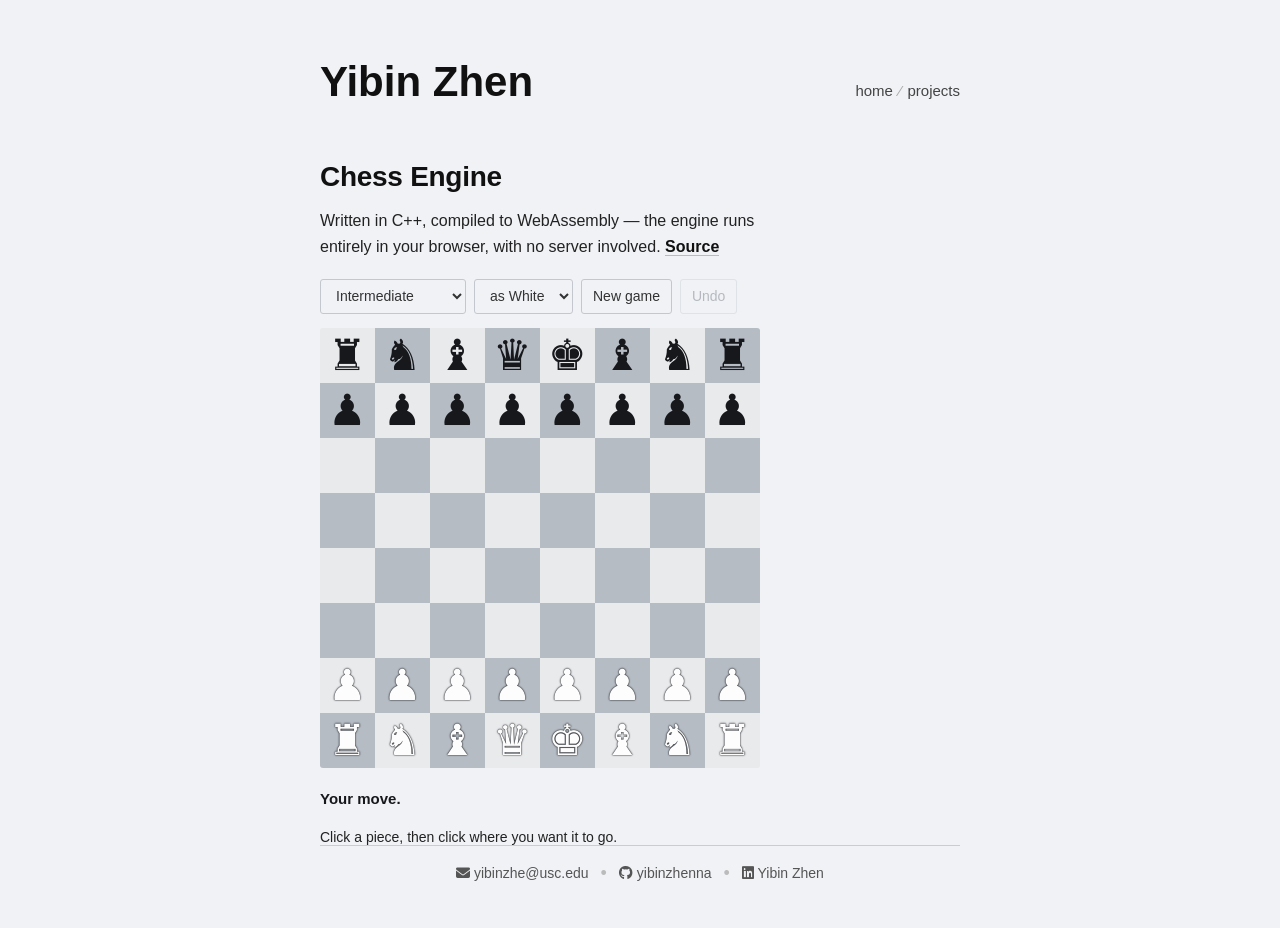
==== chess-engine/index.html @ 73dae099 "Move chess to its own page and fix uneven board squares The board declared grid-template-columns but" ====
<!DOCTYPE html>
<html lang="en">
<head>
  <meta charset="UTF-8" />
  <meta name="viewport" content="width=device-width, initial-scale=1.0" />
  <meta name="description" content="A chess engine written in C++, compiled to WebAssembly." />
  <title>Chess Engine — Yibin Zhen</title>
  <link rel="stylesheet" href="../style.css" />
  <link rel="stylesheet" href="chess.css" />
  <link rel="stylesheet" href="https://cdnjs.cloudflare.com/ajax/libs/font-awesome/6.5.0/css/all.min.css" />
</head>
<body>
  <div class="container">

    <header>
      <a href="../" class="name">Yibin Zhen</a>
      <nav>
        <a href="../">home</a>
        <span class="sep"> ⁄ </span>
        <a href="../#projects">projects</a>
      </nav>
    </header>

    <div class="content chess-wrap">

      <h1 class="chess-title">Chess Engine</h1>
      <p class="chess-lede">
        Written in C++, compiled to WebAssembly — the engine runs entirely in
        your browser, with no server involved.
        <a href="https://github.com/yibinzhenna/chess-engine">Source</a>
      </p>

      <div class="chess-controls">
        <select id="chess-difficulty" aria-label="Difficulty">
          <option value="0">Beginner</option>
          <option value="1" selected>Intermediate</option>
          <option value="2">Advanced</option>
          <option value="3">Magnus Carlsen</option>
        </select>

        <select id="chess-side" aria-label="Play as">
          <option value="0" selected>as White</option>
          <option value="1">as Black</option>
        </select>

        <button id="chess-new" type="button">New game</button>
        <button id="chess-undo" type="button" disabled>Undo</button>
      </div>

      <div class="chess-board" id="chess-board"></div>

      <div class="chess-statusbar">
        <span class="chess-status" id="chess-status">Loading engine…</span>
        <span class="chess-promotion" id="chess-promotion" hidden></span>
      </div>

      <p class="chess-note">Click a piece, then click where you want it to go.</p>

    </div>

    <footer>
      <a href="mailto:yibinzhe@usc.edu"><i class="fa-solid fa-envelope"></i> yibinzhe@usc.edu</a>
      <span class="dot">•</span>
      <a href="https://github.com/yibinzhenna"><i class="fa-brands fa-github"></i> yibinzhenna</a>
      <span class="dot">•</span>
      <a href="https://www.linkedin.com/in/yibinzhen/"><i class="fa-brands fa-linkedin"></i> Yibin Zhen</a>
    </footer>

  </div>

  <script src="chess.js"></script>
</body>
</html>
---- style.css ----
*, *::before, *::after {
  box-sizing: border-box;
  margin: 0;
  padding: 0;
}

body {
  background: #f0f2f5;
  color: #111;
  font-family: -apple-system, BlinkMacSystemFont, "Segoe UI", sans-serif;
  font-size: 16px;
  line-height: 1.6;
  padding: 48px 24px 80px;
}

.container {
  max-width: 640px;
  margin: 0 auto;
}

/* Header / Nav */
header {
  display: flex;
  justify-content: space-between;
  align-items: baseline;
  margin-bottom: 40px;
}

header .name {
  font-weight: 700;
  font-size: 42px;
  color: #111;
  text-decoration: none;
}

nav {
  display: flex;
  align-items: center;
  gap: 6px;
  font-size: 15px;
}

nav a {
  color: #444;
  text-decoration: none;
}

nav a:hover,
nav a.active {
  color: #111;
  font-weight: 600;
}

nav .sep {
  color: #aaa;
}

/* Body text */
.content p {
  margin-bottom: 20px;
  color: #222;
}

.content p:last-of-type {
  margin-bottom: 0;
}

.content a {
  color: #111;
  font-weight: 600;
  text-decoration: none;
  border-bottom: 1px solid #bbb;
}

.content a:hover {
  border-bottom-color: #111;
}

/* 88x31 buttons */
.buttons {
  display: flex;
  flex-wrap: wrap;
  gap: 2px;
  margin-top: 32px;
}

.buttons a img {
  display: block;
  width: 88px;
  height: 31px;
  image-rendering: pixelated;
}

/* Footer */
footer {
  position: fixed;
  bottom: 0;
  left: 50%;
  transform: translateX(-50%);
  width: 100%;
  max-width: 640px;
  padding: 16px 24px;
  border-top: 1px solid #ccc;
  background: #f0f2f5;
  font-size: 14px;
  color: #666;
  display: flex;
  gap: 12px;
  align-items: center;
  justify-content: center;
  flex-wrap: wrap;
}

footer .dot {
  color: #bbb;
  font-size: 18px;
  line-height: 1;
}

footer a {
  color: #555;
  text-decoration: none;
}

footer a:hover {
  color: #111;
}

/* Individual pages hidden by default */
.page {
  display: none;
}

.page.active {
  display: block;
}

.project-entry {
  margin-bottom: 36px;
}

.project-entry h2 {
  font-size: 18px;
  font-weight: 700;
  margin-bottom: 6px;
}

.project-entry p {
  color: #444;
  margin-bottom: 14px;
}

.play-button {
  display: inline-block;
  font-size: 14px;
  font-weight: 600;
  color: #fff;
  background: #16181c;
  border: 1px solid #16181c;
  border-radius: 3px;
  padding: 7px 16px;
  text-decoration: none;
  transition: opacity .12s;
}

.play-button:hover {
  opacity: .82;
}
---- chess-engine/chess.css ----
/* Chess page — minimal, matched to the site's light palette. */

.chess-wrap {
  /* One source of truth for the board's size. Because the grid declares both
     explicit rows and columns, every square is exactly 1/8 of this and never
     resizes as pieces move on and off a rank. */
  --board: min(440px, calc(100vw - 48px));
  --light: #e9eaec;
  --dark: #b6bcc4;
  --ink: #16181c;
  --mark: rgba(22, 24, 28, .26);
}

.chess-title {
  font-size: 28px;
  font-weight: 700;
  letter-spacing: -0.01em;
  margin-bottom: 8px;
}

.chess-lede {
  color: #555;
  margin-bottom: 28px;
  max-width: 52ch;
}

/* Board ------------------------------------------------------------------ */

.chess-board {
  display: grid;
  grid-template-columns: repeat(8, 1fr);
  grid-template-rows: repeat(8, 1fr);   /* without this, rows size to content */
  width: var(--board);
  height: var(--board);
  border-radius: 3px;
  overflow: hidden;
  user-select: none;
  font-size: calc(var(--board) / 8 * 0.78);
  line-height: 1;
}

.chess-board .sq {
  display: flex;
  align-items: center;
  justify-content: center;
  position: relative;
  cursor: pointer;
  overflow: hidden;      /* a glyph can never push the grid around */
}

.chess-board .sq.light { background: var(--light); }
.chess-board .sq.dark  { background: var(--dark); }

/* Solid glyphs for both sides, separated by fill and outline. The hollow
   Unicode variants render inconsistently across platforms. */
.chess-board .sq.white {
  color: #fdfdfd;
  text-shadow: 0 0 1px var(--ink), 0 0 2px var(--ink);
}
.chess-board .sq.black { color: var(--ink); }

/* Board flips as one unit; cells counter-rotate so pieces stay upright. */
.chess-board.flipped { transform: rotate(180deg); }
.chess-board.flipped .sq { transform: rotate(180deg); }

/* Markers ---------------------------------------------------------------- */

.chess-board .sq.lastmove::after {
  content: '';
  position: absolute;
  inset: 0;
  background: rgba(22, 24, 28, .12);
  pointer-events: none;
}

.chess-board .sq.selected {
  box-shadow: inset 0 0 0 2px rgba(22, 24, 28, .55);
}

.chess-board .sq.target::before {
  content: '';
  position: absolute;
  width: 22%;
  height: 22%;
  border-radius: 50%;
  background: var(--mark);
  pointer-events: none;
}

.chess-board .sq.capture::before {
  content: '';
  position: absolute;
  inset: 7%;
  border: 2px solid var(--mark);
  border-radius: 50%;
  pointer-events: none;
}

.chess-board .sq.check::after {
  content: '';
  position: absolute;
  inset: 0;
  background: radial-gradient(circle, rgba(184, 58, 58, .5) 28%, transparent 72%);
  pointer-events: none;
}

/* Controls --------------------------------------------------------------- */

.chess-controls {
  display: flex;
  flex-wrap: wrap;
  gap: 8px;
  width: var(--board);
  margin-bottom: 14px;
}

.chess-controls select,
.chess-controls button {
  font: inherit;
  font-size: 14px;
  color: #333;
  background: transparent;
  border: 1px solid #c4c8ce;
  border-radius: 3px;
  padding: 5px 11px;
  cursor: pointer;
  transition: border-color .12s, color .12s;
}

.chess-controls select:hover,
.chess-controls button:hover:not(:disabled) {
  border-color: var(--ink);
  color: var(--ink);
}

.chess-controls button:disabled {
  color: #b5b9bf;
  border-color: #dfe2e6;
  cursor: default;
}

/* Status ----------------------------------------------------------------- */

.chess-statusbar {
  display: flex;
  align-items: center;
  gap: 12px;
  width: var(--board);
  min-height: 34px;
  margin-top: 14px;
}

.chess-status {
  font-size: 15px;
  font-weight: 600;
  color: var(--ink);
}

.chess-promotion {
  display: flex;
  gap: 4px;
}

.chess-promotion[hidden] { display: none; }

.chess-promotion button {
  font-size: 22px;
  line-height: 1;
  width: 34px;
  height: 34px;
  background: transparent;
  border: 1px solid #c4c8ce;
  border-radius: 3px;
  cursor: pointer;
  padding: 0;
}

.chess-promotion button:hover { border-color: var(--ink); }
.chess-promotion button.white { color: #fdfdfd; text-shadow: 0 0 1px var(--ink), 0 0 2px var(--ink); }
.chess-promotion button.black { color: var(--ink); }

.chess-note {
  font-size: 14px;
  color: #777;
  margin-top: 10px;
}
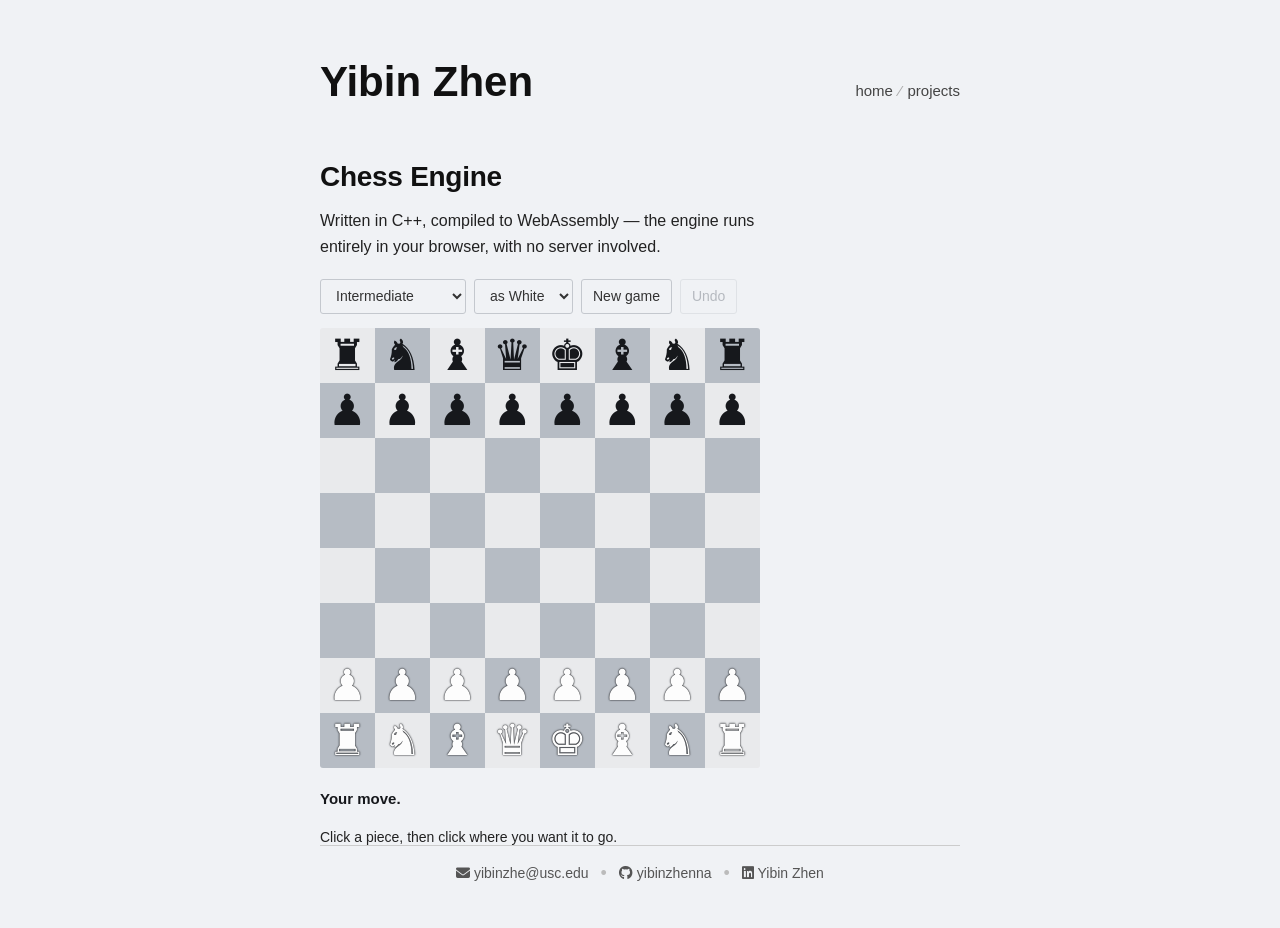
==== commit 8b4e7eb9: "Remove the Source link from the chess page" ====
--- a/chess-engine/index.html
+++ b/chess-engine/index.html
@@ -27,7 +27,6 @@
       <p class="chess-lede">
         Written in C++, compiled to WebAssembly — the engine runs entirely in
         your browser, with no server involved.
-        <a href="https://github.com/yibinzhenna/chess-engine">Source</a>
       </p>
 
       <div class="chess-controls">
--- a/style.css
+++ b/style.css
@@ -150,7 +150,10 @@
   margin-bottom: 14px;
 }
 
-.play-button {
+/* Qualified with .content because the generic `.content a` rule is more
+   specific than a lone class, and would otherwise repaint this dark-on-dark
+   and add its underline border. */
+.content a.play-button {
   display: inline-block;
   font-size: 14px;
   font-weight: 600;
@@ -158,11 +161,13 @@
   background: #16181c;
   border: 1px solid #16181c;
   border-radius: 3px;
-  padding: 7px 16px;
+  padding: 7px 18px;
   text-decoration: none;
-  transition: opacity .12s;
+  transition: background-color .12s, border-color .12s;
 }
 
-.play-button:hover {
-  opacity: .82;
+.content a.play-button:hover {
+  background: #33383f;
+  border-color: #33383f;
+  color: #fff;
 }
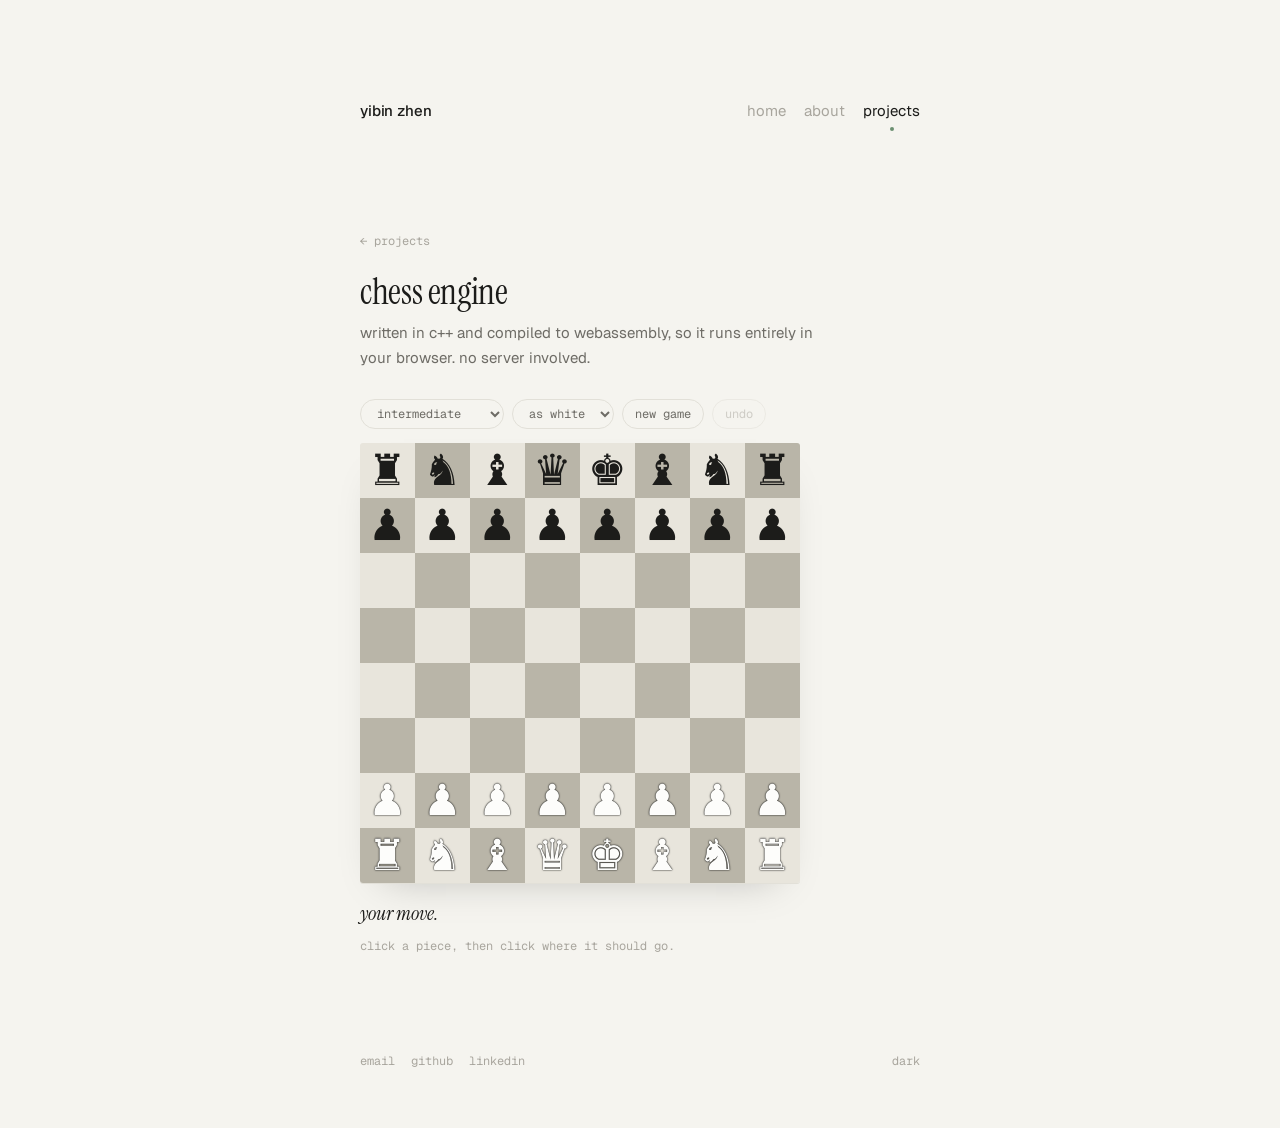
==== commit ae1081d0: "Redesign site with a quieter, lowercase look Split home into a short intro and a separate about page" ====
--- a/chess-engine/index.html
+++ b/chess-engine/index.html
@@ -3,70 +3,80 @@
 <head>
   <meta charset="UTF-8" />
   <meta name="viewport" content="width=device-width, initial-scale=1.0" />
-  <meta name="description" content="A chess engine written in C++, compiled to WebAssembly." />
-  <title>Chess Engine — Yibin Zhen</title>
+  <meta name="description" content="a chess engine written in c++, compiled to webassembly." />
+  <title>chess engine · yibin zhen</title>
+  <link rel="icon" href="data:image/svg+xml,%3Csvg xmlns='http://www.w3.org/2000/svg' viewBox='0 0 16 16'%3E%3Ccircle cx='8' cy='8' r='4' fill='%236b8f71'/%3E%3C/svg%3E" />
+  <link rel="preconnect" href="https://fonts.googleapis.com" />
+  <link rel="preconnect" href="https://fonts.gstatic.com" crossorigin />
+  <link rel="stylesheet" href="https://fonts.googleapis.com/css2?family=Geist:wght@400;500&family=Geist+Mono&family=Instrument+Serif:ital@0;1&display=swap" />
   <link rel="stylesheet" href="../style.css" />
   <link rel="stylesheet" href="chess.css" />
-  <link rel="stylesheet" href="https://cdnjs.cloudflare.com/ajax/libs/font-awesome/6.5.0/css/all.min.css" />
+  <script>
+    try { const t = localStorage.getItem('theme'); if (t) document.documentElement.dataset.theme = t; } catch (e) {}
+  </script>
 </head>
 <body>
   <div class="container">
 
     <header>
-      <a href="../" class="name">Yibin Zhen</a>
+      <a href="../" class="name">yibin zhen</a>
       <nav>
         <a href="../">home</a>
-        <span class="sep"> ⁄ </span>
-        <a href="../#projects">projects</a>
+        <a href="../#about">about</a>
+        <a href="../#projects" class="active">projects</a>
       </nav>
     </header>
 
-    <div class="content chess-wrap">
+    <main class="chess-wrap">
 
-      <h1 class="chess-title">Chess Engine</h1>
+      <a class="chess-back" href="../#projects">← projects</a>
+
+      <h1 class="chess-title">chess engine</h1>
       <p class="chess-lede">
-        Written in C++, compiled to WebAssembly — the engine runs entirely in
-        your browser, with no server involved.
+        written in c++ and compiled to webassembly, so it runs entirely in your
+        browser. no server involved.
       </p>
 
       <div class="chess-controls">
         <select id="chess-difficulty" aria-label="Difficulty">
-          <option value="0">Beginner</option>
-          <option value="1" selected>Intermediate</option>
-          <option value="2">Advanced</option>
-          <option value="3">Magnus Carlsen</option>
+          <option value="0">beginner</option>
+          <option value="1" selected>intermediate</option>
+          <option value="2">advanced</option>
+          <option value="3">magnus carlsen</option>
         </select>
 
         <select id="chess-side" aria-label="Play as">
-          <option value="0" selected>as White</option>
-          <option value="1">as Black</option>
+          <option value="0" selected>as white</option>
+          <option value="1">as black</option>
         </select>
 
-        <button id="chess-new" type="button">New game</button>
-        <button id="chess-undo" type="button" disabled>Undo</button>
+        <button id="chess-new" type="button">new game</button>
+        <button id="chess-undo" type="button" disabled>undo</button>
       </div>
 
       <div class="chess-board" id="chess-board"></div>
 
       <div class="chess-statusbar">
-        <span class="chess-status" id="chess-status">Loading engine…</span>
+        <span class="chess-status" id="chess-status">loading engine…</span>
         <span class="chess-promotion" id="chess-promotion" hidden></span>
       </div>
 
-      <p class="chess-note">Click a piece, then click where you want it to go.</p>
+      <p class="chess-note">click a piece, then click where it should go.</p>
 
-    </div>
+    </main>
 
     <footer>
-      <a href="mailto:yibinzhe@usc.edu"><i class="fa-solid fa-envelope"></i> yibinzhe@usc.edu</a>
-      <span class="dot">•</span>
-      <a href="https://github.com/yibinzhenna"><i class="fa-brands fa-github"></i> yibinzhenna</a>
-      <span class="dot">•</span>
-      <a href="https://www.linkedin.com/in/yibinzhen/"><i class="fa-brands fa-linkedin"></i> Yibin Zhen</a>
+      <div class="links">
+        <a href="mailto:yibinzhe@usc.edu">email</a>
+        <a href="https://github.com/yibinzhenna">github</a>
+        <a href="https://www.linkedin.com/in/yibinzhen/">linkedin</a>
+      </div>
+      <button type="button" id="theme-toggle" aria-label="Toggle light and dark theme">dark</button>
     </footer>
 
   </div>
 
+  <script src="../script.js"></script>
   <script src="chess.js"></script>
 </body>
 </html>
--- a/style.css
+++ b/style.css
@@ -1,173 +1,356 @@
-*, *::before, *::after {
-  box-sizing: border-box;
-  margin: 0;
-  padding: 0;
-}
-
-body {
-  background: #f0f2f5;
-  color: #111;
-  font-family: -apple-system, BlinkMacSystemFont, "Segoe UI", sans-serif;
-  font-size: 16px;
-  line-height: 1.6;
-  padding: 48px 24px 80px;
-}
-
-.container {
-  max-width: 640px;
-  margin: 0 auto;
-}
-
-/* Header / Nav */
-header {
-  display: flex;
-  justify-content: space-between;
-  align-items: baseline;
-  margin-bottom: 40px;
-}
-
-header .name {
-  font-weight: 700;
-  font-size: 42px;
-  color: #111;
-  text-decoration: none;
-}
-
-nav {
-  display: flex;
-  align-items: center;
-  gap: 6px;
-  font-size: 15px;
-}
-
-nav a {
-  color: #444;
-  text-decoration: none;
-}
-
-nav a:hover,
-nav a.active {
-  color: #111;
-  font-weight: 600;
-}
-
-nav .sep {
-  color: #aaa;
-}
-
-/* Body text */
-.content p {
-  margin-bottom: 20px;
-  color: #222;
-}
-
-.content p:last-of-type {
-  margin-bottom: 0;
-}
-
-.content a {
-  color: #111;
-  font-weight: 600;
-  text-decoration: none;
-  border-bottom: 1px solid #bbb;
-}
-
-.content a:hover {
-  border-bottom-color: #111;
-}
-
-/* 88x31 buttons */
-.buttons {
-  display: flex;
-  flex-wrap: wrap;
-  gap: 2px;
-  margin-top: 32px;
-}
-
-.buttons a img {
-  display: block;
-  width: 88px;
-  height: 31px;
-  image-rendering: pixelated;
-}
-
-/* Footer */
-footer {
-  position: fixed;
-  bottom: 0;
-  left: 50%;
-  transform: translateX(-50%);
-  width: 100%;
-  max-width: 640px;
-  padding: 16px 24px;
-  border-top: 1px solid #ccc;
-  background: #f0f2f5;
-  font-size: 14px;
-  color: #666;
-  display: flex;
-  gap: 12px;
-  align-items: center;
-  justify-content: center;
-  flex-wrap: wrap;
-}
-
-footer .dot {
-  color: #bbb;
-  font-size: 18px;
-  line-height: 1;
-}
-
-footer a {
-  color: #555;
-  text-decoration: none;
-}
-
-footer a:hover {
-  color: #111;
-}
-
-/* Individual pages hidden by default */
-.page {
-  display: none;
-}
-
-.page.active {
-  display: block;
-}
-
-.project-entry {
-  margin-bottom: 36px;
-}
-
-.project-entry h2 {
-  font-size: 18px;
-  font-weight: 700;
-  margin-bottom: 6px;
-}
-
-.project-entry p {
-  color: #444;
-  margin-bottom: 14px;
-}
-
-/* Qualified with .content because the generic `.content a` rule is more
-   specific than a lone class, and would otherwise repaint this dark-on-dark
-   and add its underline border. */
-.content a.play-button {
-  display: inline-block;
-  font-size: 14px;
-  font-weight: 600;
-  color: #fff;
-  background: #16181c;
-  border: 1px solid #16181c;
-  border-radius: 3px;
-  padding: 7px 18px;
-  text-decoration: none;
-  transition: background-color .12s, border-color .12s;
-}
-
-.content a.play-button:hover {
-  background: #33383f;
-  border-color: #33383f;
-  color: #fff;
-}
+*, *::before, *::after {
+  box-sizing: border-box;
+  margin: 0;
+  padding: 0;
+}
+
+/* Palette --------------------------------------------------------------- */
+
+:root {
+  --bg: #f5f4ef;
+  --ink: #1c1c1a;
+  --muted: #6e6c66;
+  --faint: #a8a59d;
+  --line: #e2e0d8;
+  --accent: #6b8f71;
+
+  --sans: "Geist", -apple-system, BlinkMacSystemFont, "Segoe UI", sans-serif;
+  --mono: "Geist Mono", ui-monospace, "SFMono-Regular", Menlo, monospace;
+  --serif: "Instrument Serif", Georgia, serif;
+
+  color-scheme: light;
+}
+
+@media (prefers-color-scheme: dark) {
+  :root:not([data-theme="light"]) {
+    --bg: #141412;
+    --ink: #e9e7e1;
+    --muted: #9a978f;
+    --faint: #5f5d57;
+    --line: #2a2926;
+    --accent: #8fb495;
+    color-scheme: dark;
+  }
+}
+
+:root[data-theme="dark"] {
+  --bg: #141412;
+  --ink: #e9e7e1;
+  --muted: #9a978f;
+  --faint: #5f5d57;
+  --line: #2a2926;
+  --accent: #8fb495;
+  color-scheme: dark;
+}
+
+/* Base ------------------------------------------------------------------ */
+
+html {
+  background: var(--bg);
+}
+
+body {
+  background: var(--bg);
+  color: var(--ink);
+  font-family: var(--sans);
+  font-size: 15px;
+  line-height: 1.65;
+  -webkit-font-smoothing: antialiased;
+  padding: clamp(40px, 11vh, 120px) 20px 56px;
+  transition: background-color .3s, color .3s;
+}
+
+::selection {
+  background: var(--ink);
+  color: var(--bg);
+}
+
+.container {
+  max-width: 560px;
+  margin: 0 auto;
+  min-height: calc(100vh - clamp(40px, 11vh, 120px) - 56px);
+  display: flex;
+  flex-direction: column;
+}
+
+a {
+  color: inherit;
+}
+
+/* Header ---------------------------------------------------------------- */
+
+header {
+  display: flex;
+  justify-content: space-between;
+  align-items: baseline;
+  gap: 16px;
+  margin-bottom: clamp(56px, 12vh, 104px);
+}
+
+header .name {
+  font-weight: 500;
+  color: var(--ink);
+  text-decoration: none;
+  letter-spacing: -0.01em;
+}
+
+nav {
+  display: flex;
+  gap: 18px;
+}
+
+nav a {
+  position: relative;
+  color: var(--faint);
+  text-decoration: none;
+  transition: color .15s;
+}
+
+nav a:hover {
+  color: var(--ink);
+}
+
+nav a.active {
+  color: var(--ink);
+}
+
+/* A small dot under the current page instead of bold or underline. */
+nav a.active::after {
+  content: '';
+  position: absolute;
+  left: 50%;
+  bottom: -7px;
+  width: 4px;
+  height: 4px;
+  margin-left: -2px;
+  border-radius: 50%;
+  background: var(--accent);
+}
+
+/* Pages ----------------------------------------------------------------- */
+
+main {
+  flex: 1;
+}
+
+.page {
+  display: none;
+}
+
+.page.active {
+  display: block;
+  animation: settle .5s cubic-bezier(.2, .7, .2, 1) both;
+}
+
+@keyframes settle {
+  from { opacity: 0; transform: translateY(6px); }
+  to   { opacity: 1; transform: none; }
+}
+
+@media (prefers-reduced-motion: reduce) {
+  .page.active { animation: none; }
+  body { transition: none; }
+}
+
+/* Home ------------------------------------------------------------------ */
+
+.lede {
+  font-family: var(--serif);
+  font-weight: 400;
+  font-size: clamp(30px, 6.2vw, 40px);
+  line-height: 1.15;
+  letter-spacing: -0.01em;
+  margin-bottom: 48px;
+}
+
+.lede em {
+  color: var(--muted);
+}
+
+.facts {
+  display: grid;
+  grid-template-columns: 96px 1fr;
+  row-gap: 8px;
+  font-family: var(--mono);
+  font-size: 13px;
+}
+
+.facts dt {
+  color: var(--faint);
+}
+
+.facts dd {
+  color: var(--muted);
+}
+
+.facts a {
+  color: var(--ink);
+  text-decoration: none;
+  border-bottom: 1px solid var(--line);
+  transition: border-color .15s;
+}
+
+.facts a:hover {
+  border-bottom-color: var(--ink);
+}
+
+/* Prose (about) --------------------------------------------------------- */
+
+.prose p {
+  color: var(--muted);
+  margin-bottom: 18px;
+  max-width: 50ch;
+}
+
+.prose p:last-child {
+  margin-bottom: 0;
+}
+
+.prose a,
+.project a.inline {
+  color: var(--ink);
+  text-decoration: none;
+  border-bottom: 1px solid var(--line);
+  transition: border-color .15s;
+}
+
+.prose a:hover,
+.project a.inline:hover {
+  border-bottom-color: var(--ink);
+}
+
+.aside {
+  font-family: var(--serif);
+  font-style: italic;
+  font-size: 22px;
+  line-height: 1.3;
+  color: var(--ink);
+  margin-top: 40px;
+}
+
+/* Projects -------------------------------------------------------------- */
+
+.project {
+  display: grid;
+  grid-template-columns: 56px 1fr;
+  column-gap: 16px;
+  padding: 22px 0;
+  border-top: 1px solid var(--line);
+}
+
+.project:last-child {
+  border-bottom: 1px solid var(--line);
+}
+
+.project .year {
+  font-family: var(--mono);
+  font-size: 12px;
+  color: var(--faint);
+  padding-top: 3px;
+}
+
+.project h2 {
+  font-size: 15px;
+  font-weight: 500;
+  display: flex;
+  align-items: baseline;
+  justify-content: space-between;
+  gap: 12px;
+}
+
+.project .stack {
+  font-family: var(--mono);
+  font-size: 12px;
+  font-weight: 400;
+  color: var(--faint);
+  margin: 2px 0 10px;
+}
+
+.project p {
+  color: var(--muted);
+  max-width: 48ch;
+}
+
+.project .go {
+  font-family: var(--mono);
+  font-size: 12px;
+  font-weight: 400;
+  color: var(--ink);
+  text-decoration: none;
+  white-space: nowrap;
+}
+
+.project .go span {
+  display: inline-block;
+  transition: transform .2s;
+}
+
+.project .go:hover span {
+  transform: translate(2px, -2px);
+}
+
+.empty-note {
+  font-family: var(--mono);
+  font-size: 12px;
+  color: var(--faint);
+  margin-top: 18px;
+}
+
+/* Footer ---------------------------------------------------------------- */
+
+footer {
+  display: flex;
+  justify-content: space-between;
+  align-items: baseline;
+  flex-wrap: wrap;
+  gap: 12px;
+  margin-top: 96px;
+  font-family: var(--mono);
+  font-size: 12px;
+  color: var(--faint);
+}
+
+footer .links {
+  display: flex;
+  gap: 16px;
+}
+
+footer a,
+footer button {
+  color: var(--faint);
+  text-decoration: none;
+  transition: color .15s;
+}
+
+footer a:hover,
+footer button:hover {
+  color: var(--ink);
+}
+
+footer button {
+  font: inherit;
+  background: none;
+  border: 0;
+  cursor: pointer;
+  padding: 0;
+}
+
+@media (max-width: 420px) {
+  header {
+    flex-direction: column;
+    gap: 10px;
+  }
+
+  .facts {
+    grid-template-columns: 96px 1fr;
+    font-size: 12px;
+  }
+
+  .project {
+    grid-template-columns: 1fr;
+  }
+
+  .project .year {
+    padding: 0 0 4px;
+  }
+}
--- a/chess-engine/chess.css
+++ b/chess-engine/chess.css
@@ -1,33 +1,63 @@
-/* Chess page — minimal, matched to the site's light palette. */
+/* Chess page. Colors come from the site tokens in ../style.css, so the
+   board follows light and dark mode with everything else. */
 
 .chess-wrap {
   /* One source of truth for the board's size. Because the grid declares both
      explicit rows and columns, every square is exactly 1/8 of this and never
      resizes as pieces move on and off a rank. */
-  --board: min(440px, calc(100vw - 48px));
-  --light: #e9eaec;
-  --dark: #b6bcc4;
-  --ink: #16181c;
-  --mark: rgba(22, 24, 28, .26);
-}
+  --board: min(440px, calc(100vw - 40px));
+  --sq-light: #e8e5dc;
+  --sq-dark: #b9b5a8;
+  --piece-ink: #1c1c1a;
+  --mark: rgba(28, 28, 26, .26);
+}
+
+@media (prefers-color-scheme: dark) {
+  :root:not([data-theme="light"]) .chess-wrap {
+    --sq-light: #aaa698;
+    --sq-dark: #7e7b71;
+    --mark: rgba(28, 28, 26, .35);
+  }
+}
+
+:root[data-theme="dark"] .chess-wrap {
+  --sq-light: #aaa698;
+  --sq-dark: #7e7b71;
+  --mark: rgba(28, 28, 26, .35);
+}
+
+.chess-back {
+  display: inline-block;
+  font-family: var(--mono);
+  font-size: 12px;
+  color: var(--faint);
+  text-decoration: none;
+  margin-bottom: 20px;
+  transition: color .15s;
+}
+
+.chess-back:hover { color: var(--ink); }
 
 .chess-title {
-  font-size: 28px;
-  font-weight: 700;
+  font-family: var(--serif);
+  font-weight: 400;
+  font-size: 36px;
+  line-height: 1.1;
   letter-spacing: -0.01em;
-  margin-bottom: 8px;
+  margin-bottom: 10px;
 }
 
 .chess-lede {
-  color: #555;
+  color: var(--muted);
   margin-bottom: 28px;
-  max-width: 52ch;
+  max-width: 48ch;
 }
 
 /* Board ------------------------------------------------------------------ */
 
 .chess-board {
   display: grid;
+  box-shadow: 0 1px 0 var(--line), 0 18px 40px -24px rgba(0, 0, 0, .25);
   grid-template-columns: repeat(8, 1fr);
   grid-template-rows: repeat(8, 1fr);   /* without this, rows size to content */
   width: var(--board);
@@ -48,16 +78,16 @@
   overflow: hidden;      /* a glyph can never push the grid around */
 }
 
-.chess-board .sq.light { background: var(--light); }
-.chess-board .sq.dark  { background: var(--dark); }
+.chess-board .sq.light { background: var(--sq-light); }
+.chess-board .sq.dark  { background: var(--sq-dark); }
 
 /* Solid glyphs for both sides, separated by fill and outline. The hollow
    Unicode variants render inconsistently across platforms. */
 .chess-board .sq.white {
-  color: #fdfdfd;
-  text-shadow: 0 0 1px var(--ink), 0 0 2px var(--ink);
-}
-.chess-board .sq.black { color: var(--ink); }
+  color: #fdfdfb;
+  text-shadow: 0 0 1px var(--piece-ink), 0 0 2px var(--piece-ink);
+}
+.chess-board .sq.black { color: var(--piece-ink); }
 
 /* Board flips as one unit; cells counter-rotate so pieces stay upright. */
 .chess-board.flipped { transform: rotate(180deg); }
@@ -69,12 +99,12 @@
   content: '';
   position: absolute;
   inset: 0;
-  background: rgba(22, 24, 28, .12);
+  background: rgba(107, 143, 113, .28);
   pointer-events: none;
 }
 
 .chess-board .sq.selected {
-  box-shadow: inset 0 0 0 2px rgba(22, 24, 28, .55);
+  box-shadow: inset 0 0 0 2px var(--accent);
 }
 
 .chess-board .sq.target::before {
@@ -116,13 +146,13 @@
 
 .chess-controls select,
 .chess-controls button {
-  font: inherit;
-  font-size: 14px;
-  color: #333;
+  font-family: var(--mono);
+  font-size: 12px;
+  color: var(--muted);
   background: transparent;
-  border: 1px solid #c4c8ce;
-  border-radius: 3px;
-  padding: 5px 11px;
+  border: 1px solid var(--line);
+  border-radius: 999px;
+  padding: 5px 12px;
   cursor: pointer;
   transition: border-color .12s, color .12s;
 }
@@ -134,8 +164,8 @@
 }
 
 .chess-controls button:disabled {
-  color: #b5b9bf;
-  border-color: #dfe2e6;
+  color: var(--faint);
+  opacity: .5;
   cursor: default;
 }
 
@@ -151,8 +181,9 @@
 }
 
 .chess-status {
-  font-size: 15px;
-  font-weight: 600;
+  font-family: var(--serif);
+  font-style: italic;
+  font-size: 20px;
   color: var(--ink);
 }
 
@@ -169,18 +200,19 @@
   width: 34px;
   height: 34px;
   background: transparent;
-  border: 1px solid #c4c8ce;
+  border: 1px solid var(--line);
   border-radius: 3px;
   cursor: pointer;
   padding: 0;
 }
 
 .chess-promotion button:hover { border-color: var(--ink); }
-.chess-promotion button.white { color: #fdfdfd; text-shadow: 0 0 1px var(--ink), 0 0 2px var(--ink); }
+.chess-promotion button.white { color: #fdfdfb; text-shadow: 0 0 1px var(--piece-ink), 0 0 2px var(--piece-ink); }
 .chess-promotion button.black { color: var(--ink); }
 
 .chess-note {
-  font-size: 14px;
-  color: #777;
-  margin-top: 10px;
-}
+  font-family: var(--mono);
+  font-size: 12px;
+  color: var(--faint);
+  margin-top: 6px;
+}
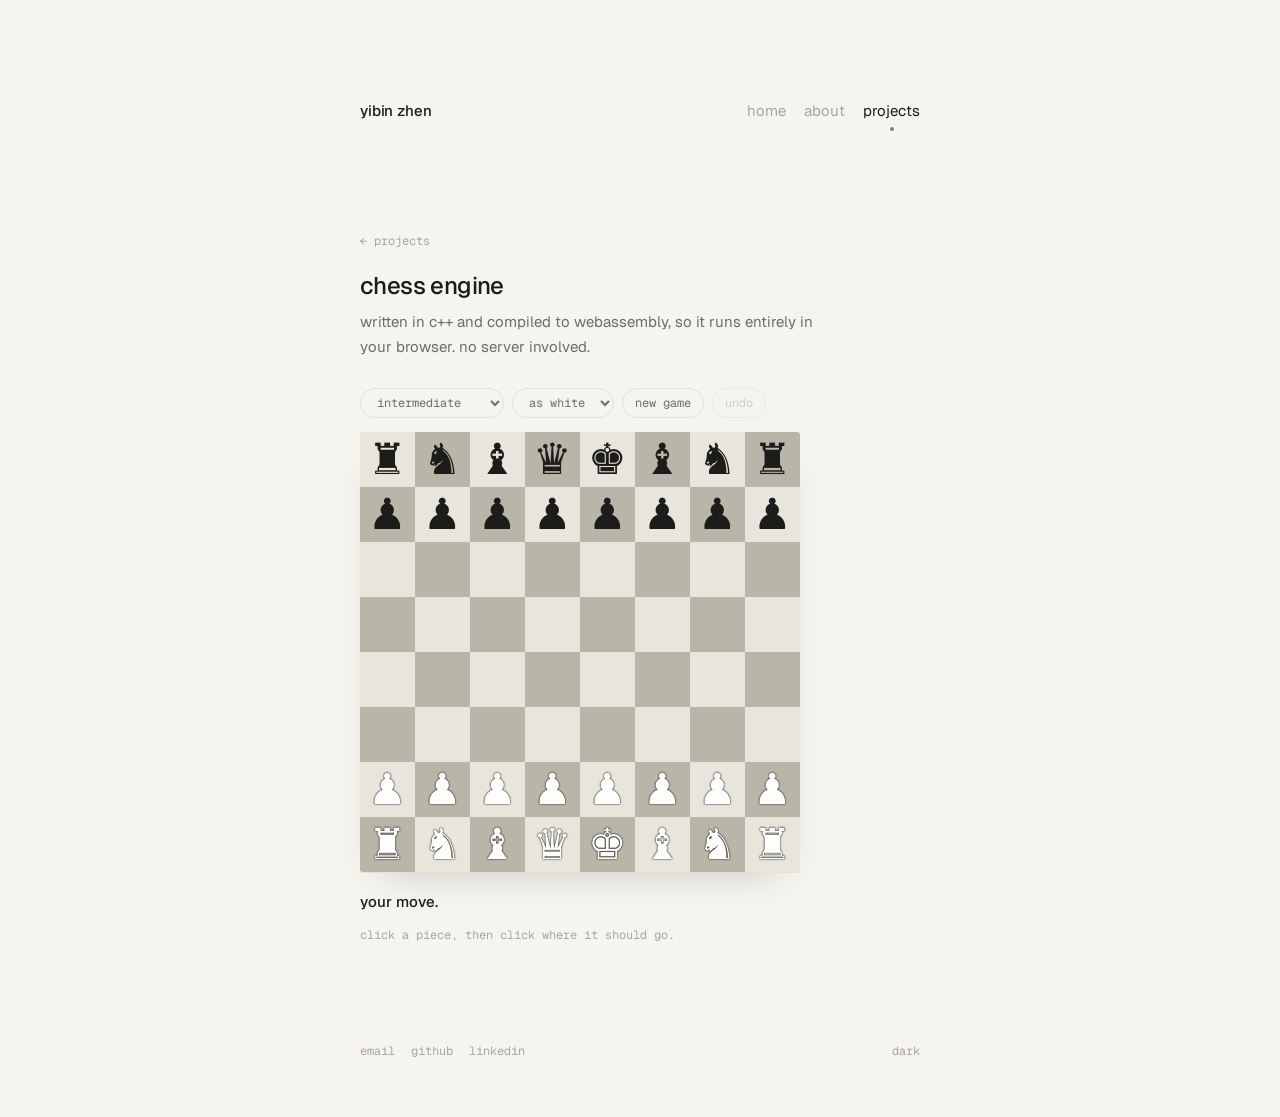
==== commit b3b9ceff: "Drop the serif font and trim the projects note Home headline, chess title and chess status now use G" ====
--- a/chess-engine/index.html
+++ b/chess-engine/index.html
@@ -8,7 +8,7 @@
   <link rel="icon" href="data:image/svg+xml,%3Csvg xmlns='http://www.w3.org/2000/svg' viewBox='0 0 16 16'%3E%3Ccircle cx='8' cy='8' r='4' fill='%236b8f71'/%3E%3C/svg%3E" />
   <link rel="preconnect" href="https://fonts.googleapis.com" />
   <link rel="preconnect" href="https://fonts.gstatic.com" crossorigin />
-  <link rel="stylesheet" href="https://fonts.googleapis.com/css2?family=Geist:wght@400;500&family=Geist+Mono&family=Instrument+Serif:ital@0;1&display=swap" />
+  <link rel="stylesheet" href="https://fonts.googleapis.com/css2?family=Geist:wght@400;500&family=Geist+Mono&display=swap" />
   <link rel="stylesheet" href="../style.css" />
   <link rel="stylesheet" href="chess.css" />
   <script>
--- a/style.css
+++ b/style.css
@@ -16,7 +16,6 @@
 
   --sans: "Geist", -apple-system, BlinkMacSystemFont, "Segoe UI", sans-serif;
   --mono: "Geist Mono", ui-monospace, "SFMono-Regular", Menlo, monospace;
-  --serif: "Instrument Serif", Georgia, serif;
 
   color-scheme: light;
 }
@@ -155,16 +154,17 @@
 /* Home ------------------------------------------------------------------ */
 
 .lede {
-  font-family: var(--serif);
   font-weight: 400;
-  font-size: clamp(30px, 6.2vw, 40px);
-  line-height: 1.15;
-  letter-spacing: -0.01em;
+  font-size: clamp(22px, 4.6vw, 28px);
+  line-height: 1.35;
+  letter-spacing: -0.025em;
+  max-width: 24ch;
   margin-bottom: 48px;
 }
 
 .lede em {
-  color: var(--muted);
+  font-style: normal;
+  color: var(--faint);
 }
 
 .facts {
@@ -217,15 +217,6 @@
 .prose a:hover,
 .project a.inline:hover {
   border-bottom-color: var(--ink);
-}
-
-.aside {
-  font-family: var(--serif);
-  font-style: italic;
-  font-size: 22px;
-  line-height: 1.3;
-  color: var(--ink);
-  margin-top: 40px;
 }
 
 /* Projects -------------------------------------------------------------- */
--- a/chess-engine/chess.css
+++ b/chess-engine/chess.css
@@ -39,11 +39,10 @@
 .chess-back:hover { color: var(--ink); }
 
 .chess-title {
-  font-family: var(--serif);
-  font-weight: 400;
-  font-size: 36px;
-  line-height: 1.1;
-  letter-spacing: -0.01em;
+  font-weight: 500;
+  font-size: 24px;
+  line-height: 1.2;
+  letter-spacing: -0.025em;
   margin-bottom: 10px;
 }
 
@@ -181,9 +180,8 @@
 }
 
 .chess-status {
-  font-family: var(--serif);
-  font-style: italic;
-  font-size: 20px;
+  font-size: 15px;
+  font-weight: 500;
   color: var(--ink);
 }
 
